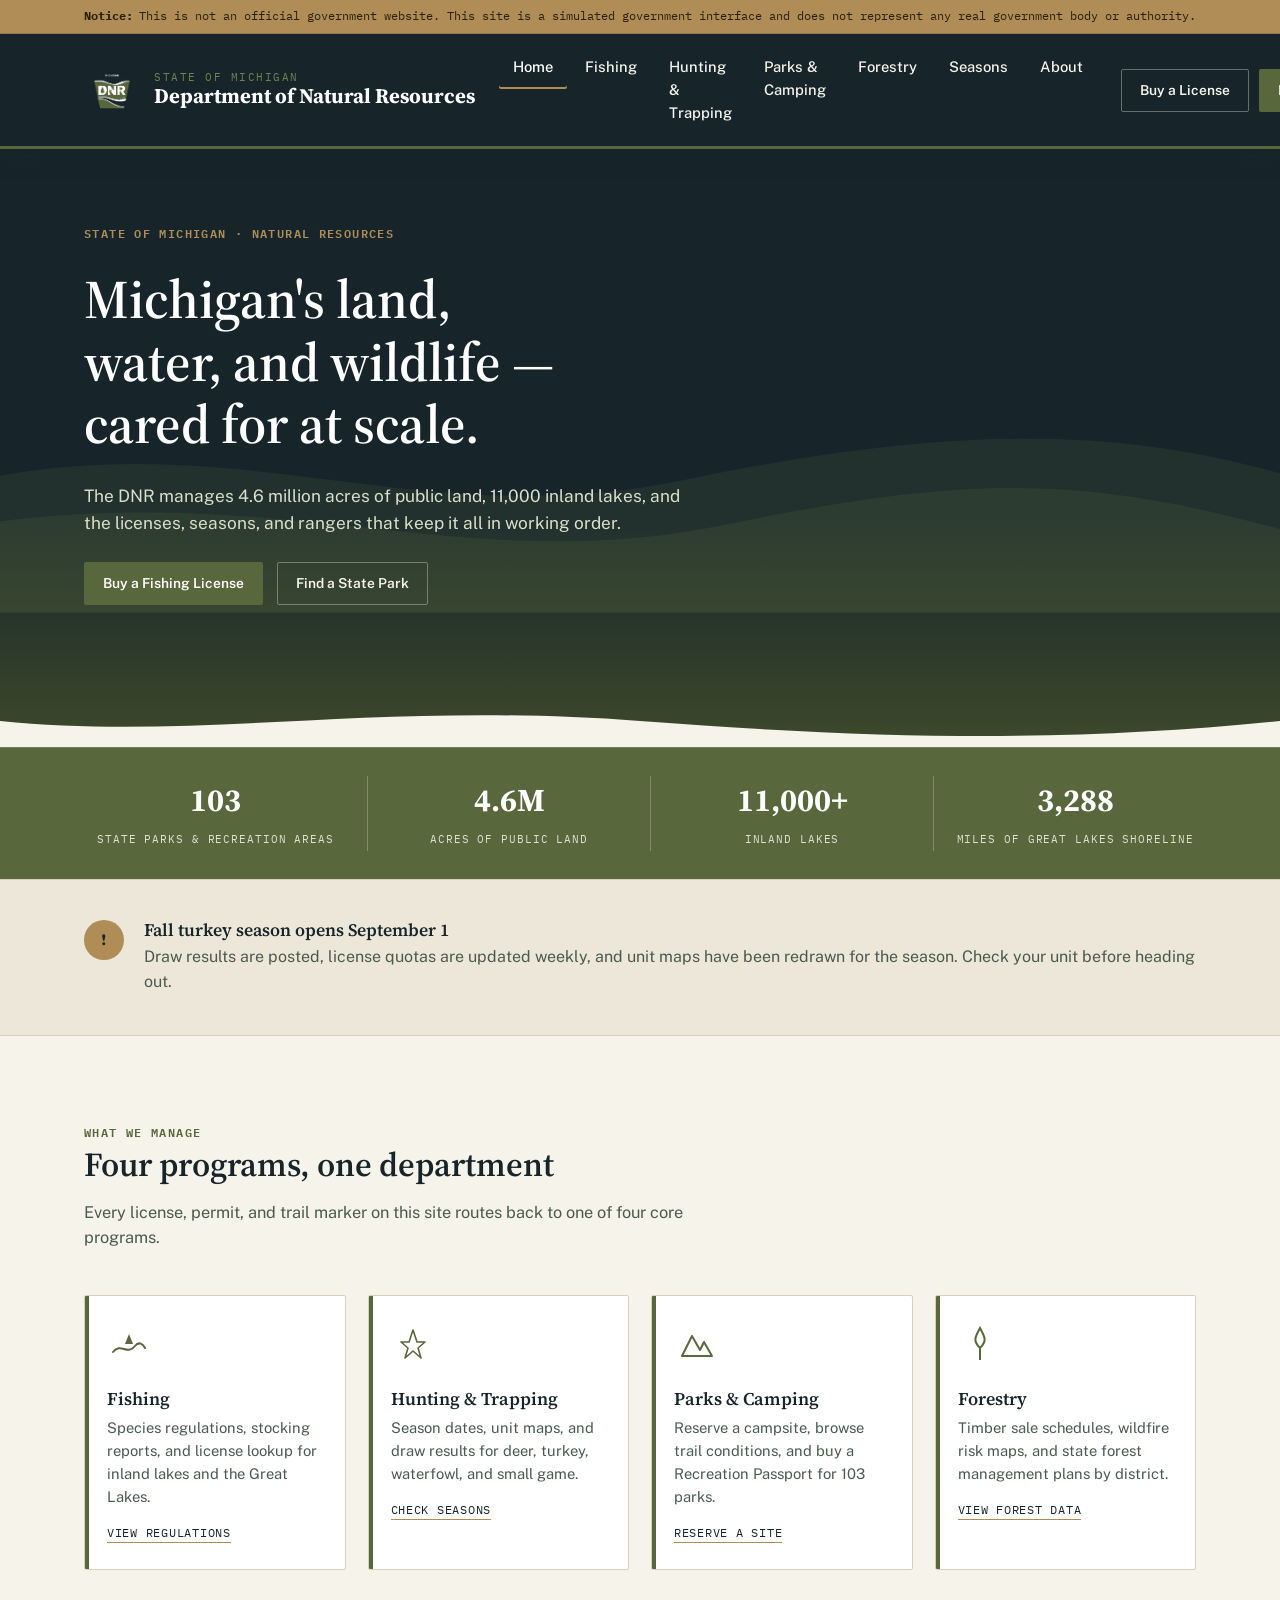
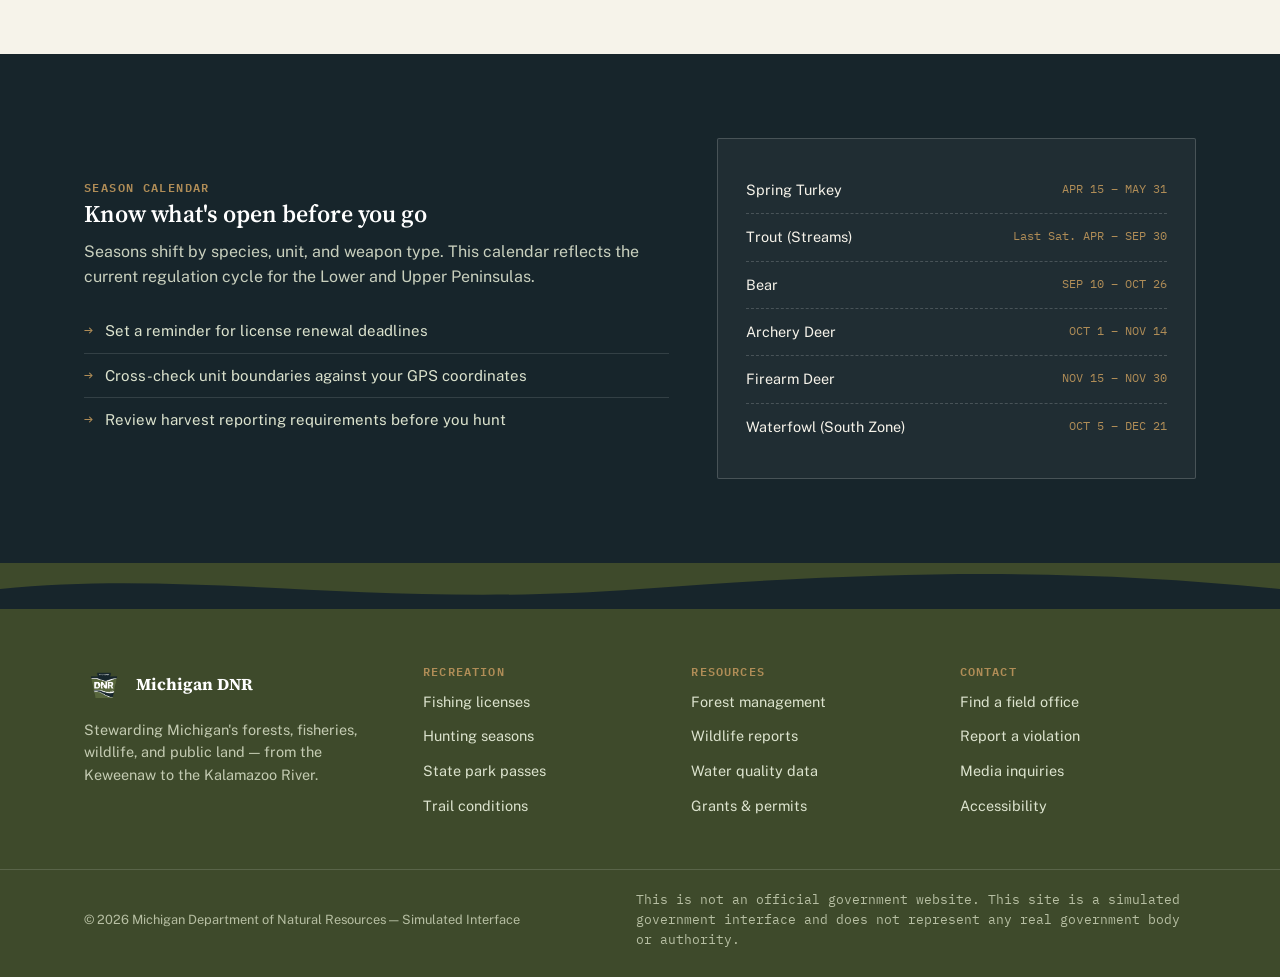
==== index.html @ 40532cdc "1" ====
<!DOCTYPE html>
<html lang="en">
<head>
<meta charset="UTF-8">
<meta name="viewport" content="width=device-width, initial-scale=1.0">
<title>Michigan DNR — Department of Natural Resources</title>
<meta name="description" content="Simulated Michigan Department of Natural Resources interface — fishing, hunting, state parks, and forestry.">
<link rel="icon" type="image/png" href="/images/favicon.png">
<link rel="stylesheet" href="shared.css">
<link rel="preconnect" href="https://fonts.googleapis.com">
<link href="https://fonts.googleapis.com/css2?family=Source+Serif+4:wght@600;700&family=Public+Sans:wght@400;500;600&family=IBM+Plex+Mono:wght@500;600&display=swap" rel="stylesheet">
</head>
<body>

<!-- Banner + sticky nav are injected here -->
<div id="header-include"></div>

<main>

  <!-- ============ HERO ============ -->
  <section class="hero">
    <svg class="hero-ripples" viewBox="0 0 1160 420" preserveAspectRatio="none" aria-hidden="true">
      <path d="M-20 300 C 220 250, 380 350, 620 300 S 1020 250, 1180 300 L1180 420 L-20 420 Z" fill="#58673C" opacity="0.35"/>
      <path d="M-20 340 C 260 300, 420 390, 660 340 S 1000 300, 1180 350 L1180 420 L-20 420 Z" fill="#58673C" opacity="0.55"/>
    </svg>
    <div class="hero-inner">
      <span class="eyebrow">State of Michigan &middot; Natural Resources</span>
      <h1>Michigan's land, water, and wildlife — cared for at scale.</h1>
      <p class="lede">The DNR manages 4.6 million acres of public land, 11,000 inland lakes, and the licenses, seasons, and rangers that keep it all in working order.</p>
      <div class="hero-actions">
        <a href="#" class="btn btn-primary">Buy a Fishing License</a>
        <a href="#programs" class="btn btn-ghost">Find a State Park</a>
      </div>
    </div>
    <div class="wave-divider">
      <svg viewBox="0 0 1160 46" preserveAspectRatio="none" aria-hidden="true">
        <path d="M0 20 C 180 40, 340 0, 580 20 S 980 40, 1160 20 L1160 46 L0 46 Z" fill="#F6F3EA"/>
      </svg>
    </div>
  </section>

  <!-- ============ STAT STRIP ============ -->
  <section class="stat-strip">
    <div class="container">
      <div class="stat">
        <span class="num">103</span>
        <span class="label">State Parks &amp; Recreation Areas</span>
      </div>
      <div class="stat">
        <span class="num">4.6M</span>
        <span class="label">Acres of Public Land</span>
      </div>
      <div class="stat">
        <span class="num">11,000+</span>
        <span class="label">Inland Lakes</span>
      </div>
      <div class="stat">
        <span class="num">3,288</span>
        <span class="label">Miles of Great Lakes Shoreline</span>
      </div>
    </div>
  </section>

  <!-- ============ NOTICE BAND ============ -->
  <section class="notice-band">
    <div class="container">
      <div class="icon-dot">!</div>
      <div>
        <h3>Fall turkey season opens September 1</h3>
        <p>Draw results are posted, license quotas are updated weekly, and unit maps have been redrawn for the season. Check your unit before heading out.</p>
      </div>
    </div>
  </section>

  <!-- ============ PROGRAMS ============ -->
  <section class="section" id="programs">
    <div class="container">
      <div class="section-head">
        <span class="eyebrow">What we manage</span>
        <h2>Four programs, one department</h2>
        <p>Every license, permit, and trail marker on this site routes back to one of four core programs.</p>
      </div>

      <div class="card-grid">
        <article class="card">
          <svg class="icon" viewBox="0 0 44 44" fill="none" xmlns="http://www.w3.org/2000/svg">
            <path d="M6 30 C 14 20, 20 34, 28 24 C 32 19, 36 22, 38 26" stroke="currentColor" stroke-width="2" stroke-linecap="round"/>
            <path d="M22 12 L26 22 L18 22 Z" fill="currentColor"/>
          </svg>
          <h3>Fishing</h3>
          <p>Species regulations, stocking reports, and license lookup for inland lakes and the Great Lakes.</p>
          <a href="#" class="card-link">View regulations</a>
        </article>

        <article class="card">
          <svg class="icon" viewBox="0 0 44 44" fill="none" xmlns="http://www.w3.org/2000/svg">
            <path d="M22 8 L26 20 L34 20 L27 26 L30 36 L22 29 L14 36 L17 26 L10 20 L18 20 Z" stroke="currentColor" stroke-width="1.6" stroke-linejoin="round"/>
          </svg>
          <h3>Hunting &amp; Trapping</h3>
          <p>Season dates, unit maps, and draw results for deer, turkey, waterfowl, and small game.</p>
          <a href="#" class="card-link">Check seasons</a>
        </article>

        <article class="card">
          <svg class="icon" viewBox="0 0 44 44" fill="none" xmlns="http://www.w3.org/2000/svg">
            <path d="M8 34 L18 14 L26 28 L30 20 L38 34 Z" stroke="currentColor" stroke-width="2" stroke-linejoin="round" fill="none"/>
          </svg>
          <h3>Parks &amp; Camping</h3>
          <p>Reserve a campsite, browse trail conditions, and buy a Recreation Passport for 103 parks.</p>
          <a href="#" class="card-link">Reserve a site</a>
        </article>

        <article class="card">
          <svg class="icon" viewBox="0 0 44 44" fill="none" xmlns="http://www.w3.org/2000/svg">
            <path d="M22 6 C 26 14, 30 18, 22 26 C 14 18, 18 14, 22 6 Z" stroke="currentColor" stroke-width="2"/>
            <line x1="22" y1="26" x2="22" y2="38" stroke="currentColor" stroke-width="2"/>
          </svg>
          <h3>Forestry</h3>
          <p>Timber sale schedules, wildfire risk maps, and state forest management plans by district.</p>
          <a href="#" class="card-link">View forest data</a>
        </article>
      </div>
    </div>
  </section>

  <!-- ============ FEATURE / SEASONS ============ -->
  <section class="feature" id="seasons">
    <div class="container">
      <div>
        <span class="eyebrow" style="color:#B08D57;">Season calendar</span>
        <h2>Know what's open before you go</h2>
        <p>Seasons shift by species, unit, and weapon type. This calendar reflects the current regulation cycle for the Lower and Upper Peninsulas.</p>
        <ul class="feature-list">
          <li><span class="tick">&rarr;</span> Set a reminder for license renewal deadlines</li>
          <li><span class="tick">&rarr;</span> Cross-check unit boundaries against your GPS coordinates</li>
          <li><span class="tick">&rarr;</span> Review harvest reporting requirements before you hunt</li>
        </ul>
      </div>
      <div class="feature-visual">
        <div class="season"><span>Spring Turkey</span><span class="sp">APR 15 – MAY 31</span></div>
        <div class="season"><span>Trout (Streams)</span><span class="sp">Last Sat. APR – SEP 30</span></div>
        <div class="season"><span>Bear</span><span class="sp">SEP 10 – OCT 26</span></div>
        <div class="season"><span>Archery Deer</span><span class="sp">OCT 1 – NOV 14</span></div>
        <div class="season"><span>Firearm Deer</span><span class="sp">NOV 15 – NOV 30</span></div>
        <div class="season"><span>Waterfowl (South Zone)</span><span class="sp">OCT 5 – DEC 21</span></div>
      </div>
    </div>
    <div class="wave-divider wave-flip">
      <svg viewBox="0 0 1160 46" preserveAspectRatio="none" aria-hidden="true">
        <path d="M0 20 C 180 40, 340 0, 580 20 S 980 40, 1160 20 L1160 46 L0 46 Z" fill="#3E4A2B"/>
      </svg>
    </div>
  </section>

</main>

<!-- Footer is injected here -->
<div id="footer-include"></div>

<script src="includes.js"></script>
</body>
</html>
---- shared.css ----
/* =========================================================
   Michigan DNR — shared.css
   Design tokens derived from the DNR keystone mark:
   navy #17252B, olive #58673C, paper #F6F3EA
   ========================================================= */

:root{
  --navy: #17252B;
  --navy-light: #24363E;
  --olive: #58673C;
  --olive-light: #71824F;
  --olive-dark: #3E4A2B;
  --paper: #F6F3EA;
  --paper-dim: #ECE7D8;
  --cream-line: #D8D0B8;
  --white: #FFFFFF;
  --gold: #B08D57;
  --ink: #1D2A22;
  --ink-soft: #4B5A4F;

  --font-display: "Source Serif 4", "Iowan Old Style", Georgia, serif;
  --font-body: "Public Sans", "Segoe UI", system-ui, -apple-system, sans-serif;
  --font-mono: "IBM Plex Mono", "Courier New", monospace;

  --banner-h: 34px;
  --header-h: 84px;
  --radius: 2px;
  --shadow: 0 8px 24px rgba(23, 37, 43, 0.16);
}

@font-face-fallback{}

*, *::before, *::after{ box-sizing: border-box; }

html{ scroll-behavior: smooth; }

body{
  margin: 0;
  font-family: var(--font-body);
  background: var(--paper);
  color: var(--ink);
  line-height: 1.55;
  -webkit-font-smoothing: antialiased;
}

img{ max-width: 100%; display: block; }
a{ color: inherit; }

.container{
  max-width: 1160px;
  margin: 0 auto;
  padding: 0 24px;
}

h1, h2, h3, h4{
  font-family: var(--font-display);
  color: var(--navy);
  margin: 0 0 0.5em;
  line-height: 1.15;
  font-weight: 600;
}

p{ margin: 0 0 1em; }

.eyebrow{
  font-family: var(--font-mono);
  letter-spacing: 0.12em;
  text-transform: uppercase;
  font-size: 0.72rem;
  color: var(--olive);
  font-weight: 600;
}

/* =========================================================
   Sim-gov banner (sticky, sits above header)
   ========================================================= */
.sim-banner{
  position: sticky;
  top: 0;
  z-index: 500;
  background: var(--gold);
  color: #2A2005;
  font-family: var(--font-mono);
  font-size: 0.76rem;
  text-align: center;
  padding: 7px 16px;
  min-height: var(--banner-h);
  display: flex;
  align-items: center;
  justify-content: center;
  border-bottom: 1px solid rgba(0,0,0,0.15);
}
.sim-banner strong{ font-weight: 700; margin-right: 6px; }

/* =========================================================
   Header / nav (sticky, stacks under banner via JS-set top)
   ========================================================= */
.site-header{
  position: sticky;
  z-index: 490;
  top: var(--banner-h); /* overridden by includes.js to actual banner height */
  background: var(--navy);
  border-bottom: 3px solid var(--olive);
  box-shadow: var(--shadow);
}

.header-inner{
  display: flex;
  align-items: center;
  justify-content: space-between;
  gap: 24px;
  padding: 12px 24px;
  max-width: 1160px;
  margin: 0 auto;
  min-height: var(--header-h);
}

.brand{
  display: flex;
  align-items: center;
  gap: 14px;
  text-decoration: none;
  color: var(--white);
  flex-shrink: 0;
}
.brand img{
  height: 56px;
  width: 56px;
}
.brand-text{ display: flex; flex-direction: column; line-height: 1.2; }
.brand-text .state{
  font-family: var(--font-mono);
  font-size: 0.68rem;
  letter-spacing: 0.14em;
  text-transform: uppercase;
  color: var(--olive-light);
}
.brand-text .dept{
  font-family: var(--font-display);
  font-weight: 700;
  font-size: 1.3rem;
  color: var(--white);
}

.main-nav{ display: flex; }
.main-nav ul{
  list-style: none;
  display: flex;
  gap: 4px;
  margin: 0;
  padding: 0;
}
.main-nav a{
  display: inline-block;
  text-decoration: none;
  color: var(--paper);
  font-size: 0.92rem;
  font-weight: 500;
  padding: 10px 14px;
  border-radius: var(--radius);
  transition: background 0.15s ease, color 0.15s ease;
}
.main-nav a:hover,
.main-nav a:focus-visible{
  background: var(--olive);
  color: var(--white);
  outline: none;
}
.main-nav a.current{
  color: var(--white);
  box-shadow: inset 0 -2px 0 var(--gold);
}

.header-actions{
  display: flex;
  align-items: center;
  gap: 10px;
  flex-shrink: 0;
}
.btn{
  font-family: var(--font-body);
  font-weight: 600;
  font-size: 0.86rem;
  padding: 10px 18px;
  border-radius: var(--radius);
  border: 1px solid transparent;
  cursor: pointer;
  text-decoration: none;
  display: inline-flex;
  align-items: center;
  gap: 8px;
  transition: transform 0.12s ease, background 0.15s ease, border-color 0.15s ease;
}
.btn:active{ transform: translateY(1px); }
.btn-primary{
  background: var(--olive);
  color: var(--white);
}
.btn-primary:hover{ background: var(--olive-light); }
.btn-ghost{
  background: transparent;
  color: var(--paper);
  border-color: rgba(246,243,234,0.35);
}
.btn-ghost:hover{ border-color: var(--white); color: var(--white); }

.nav-toggle{
  display: none;
  background: none;
  border: 1px solid rgba(246,243,234,0.4);
  border-radius: var(--radius);
  width: 42px;
  height: 42px;
  color: var(--paper);
  cursor: pointer;
  align-items: center;
  justify-content: center;
}

/* =========================================================
   Wave divider — signature motif, echoes the DNR mark
   ========================================================= */
.wave-divider{
  display: block;
  width: 100%;
  height: 46px;
  line-height: 0;
}
.wave-divider svg{ width: 100%; height: 100%; }
.wave-flip{ transform: scaleY(-1); }

/* =========================================================
   Hero
   ========================================================= */
.hero{
  background:
    linear-gradient(180deg, var(--navy) 0%, var(--navy) 62%, var(--olive-dark) 100%);
  color: var(--paper);
  position: relative;
  overflow: hidden;
}
.hero-inner{
  max-width: 1160px;
  margin: 0 auto;
  padding: 72px 24px 96px;
  position: relative;
  z-index: 2;
}
.hero .eyebrow{ color: var(--gold); }
.hero h1{
  color: var(--white);
  font-size: clamp(2.2rem, 4.4vw, 3.4rem);
  max-width: 18ch;
  margin-top: 0.4em;
}
.hero p.lede{
  max-width: 56ch;
  font-size: 1.08rem;
  color: #D9DFC9;
}
.hero-actions{
  display: flex;
  gap: 14px;
  margin-top: 1.6em;
  flex-wrap: wrap;
}
.hero-ripples{
  position: absolute;
  inset: 0;
  opacity: 0.5;
  z-index: 1;
  pointer-events: none;
}

/* =========================================================
   Stat strip — plaque style, references park-sign aesthetic
   ========================================================= */
.stat-strip{
  background: var(--olive);
  border-top: 1px solid rgba(255,255,255,0.14);
}
.stat-strip .container{
  display: grid;
  grid-template-columns: repeat(4, 1fr);
  padding: 28px 24px;
  gap: 20px;
}
.stat{
  text-align: center;
  color: var(--white);
  border-left: 1px solid rgba(255,255,255,0.25);
  padding-left: 20px;
}
.stat:first-child{ border-left: none; padding-left: 0; }
.stat .num{
  font-family: var(--font-display);
  font-size: 2rem;
  font-weight: 700;
  display: block;
}
.stat .label{
  font-family: var(--font-mono);
  font-size: 0.7rem;
  letter-spacing: 0.08em;
  text-transform: uppercase;
  color: #DCE3CE;
}

/* =========================================================
   Programs grid
   ========================================================= */
.section{ padding: 84px 0; }
.section-head{
  max-width: 60ch;
  margin-bottom: 44px;
}
.section-head h2{ font-size: clamp(1.6rem, 3vw, 2.1rem); }
.section-head p{ color: var(--ink-soft); font-size: 1.02rem; }

.card-grid{
  display: grid;
  grid-template-columns: repeat(4, 1fr);
  gap: 22px;
}
.card{
  background: var(--white);
  border: 1px solid var(--cream-line);
  border-radius: var(--radius);
  padding: 26px 22px 24px;
  position: relative;
  overflow: hidden;
  transition: transform 0.18s ease, box-shadow 0.18s ease;
}
.card:hover{ transform: translateY(-4px); box-shadow: var(--shadow); }
.card::before{
  content: "";
  position: absolute;
  left: 0; top: 0; bottom: 0;
  width: 4px;
  background: var(--olive);
}
.card .icon{
  width: 44px; height: 44px;
  margin-bottom: 16px;
  color: var(--olive);
}
.card h3{ font-size: 1.12rem; margin-bottom: 0.4em; }
.card p{ color: var(--ink-soft); font-size: 0.92rem; margin-bottom: 0.8em; }
.card a.card-link{
  font-family: var(--font-mono);
  font-size: 0.78rem;
  text-transform: uppercase;
  letter-spacing: 0.06em;
  color: var(--navy);
  text-decoration: none;
  border-bottom: 1px solid var(--gold);
  padding-bottom: 2px;
}
.card a.card-link:hover{ color: var(--olive); border-color: var(--olive); }

/* =========================================================
   Alert / notice band
   ========================================================= */
.notice-band{
  background: var(--paper-dim);
  border-top: 1px solid var(--cream-line);
  border-bottom: 1px solid var(--cream-line);
}
.notice-band .container{
  padding: 40px 24px;
  display: flex;
  gap: 20px;
  align-items: flex-start;
}
.notice-band .icon-dot{
  flex-shrink: 0;
  width: 40px; height: 40px;
  border-radius: 50%;
  background: var(--gold);
  color: var(--navy);
  display: flex; align-items: center; justify-content: center;
  font-family: var(--font-display);
  font-weight: 700;
}
.notice-band h3{ margin-bottom: 0.3em; font-size: 1.1rem; }
.notice-band p{ color: var(--ink-soft); margin-bottom: 0; }

/* =========================================================
   Two-column feature
   ========================================================= */
.feature{
  background: var(--navy);
  color: var(--paper);
}
.feature .container{
  display: grid;
  grid-template-columns: 1.1fr 0.9fr;
  gap: 48px;
  align-items: center;
  padding: 84px 24px;
}
.feature h2{ color: var(--white); }
.feature p{ color: #C9D0BE; }
.feature-list{ list-style: none; margin: 20px 0 0; padding: 0; }
.feature-list li{
  display: flex; gap: 12px; align-items: flex-start;
  padding: 10px 0;
  border-top: 1px solid rgba(255,255,255,0.12);
  font-size: 0.94rem;
  color: #DCE3CE;
}
.feature-list li:first-child{ border-top: none; }
.feature-list .tick{
  color: var(--gold);
  font-family: var(--font-mono);
  flex-shrink: 0;
}
.feature-visual{
  border: 1px solid rgba(255,255,255,0.18);
  border-radius: var(--radius);
  padding: 28px;
  background: rgba(255,255,255,0.04);
}
.feature-visual .season{
  display: flex; justify-content: space-between;
  padding: 12px 0;
  border-bottom: 1px dashed rgba(255,255,255,0.18);
  font-size: 0.9rem;
}
.feature-visual .season:last-child{ border-bottom: none; }
.feature-visual .season .sp{ color: var(--gold); font-family: var(--font-mono); font-size: 0.78rem; }

/* =========================================================
   Footer
   ========================================================= */
.site-footer{
  background: var(--olive-dark);
  color: #E4E8D6;
}
.footer-top{
  border-bottom: 1px solid rgba(255,255,255,0.14);
}
.footer-top .container{
  padding: 56px 24px 40px;
  display: grid;
  grid-template-columns: 1.3fr repeat(3, 1fr);
  gap: 32px;
}
.footer-brand{ display: flex; gap: 12px; align-items: center; margin-bottom: 14px; }
.footer-brand img{ height: 40px; width: 40px; }
.footer-brand span{
  font-family: var(--font-display);
  font-weight: 700;
  color: var(--white);
  font-size: 1.05rem;
}
.site-footer p{ color: #C4CBB2; font-size: 0.9rem; }
.footer-col h4{
  font-family: var(--font-mono);
  color: var(--gold);
  font-size: 0.72rem;
  letter-spacing: 0.1em;
  text-transform: uppercase;
  margin-bottom: 1em;
}
.footer-col ul{ list-style: none; margin: 0; padding: 0; }
.footer-col li{ margin-bottom: 10px; }
.footer-col a{
  text-decoration: none;
  color: #DCE3CE;
  font-size: 0.9rem;
}
.footer-col a:hover{ color: var(--white); text-decoration: underline; }
.footer-bottom{
  padding: 20px 24px 28px;
}
.footer-bottom .container{
  display: flex;
  justify-content: space-between;
  align-items: center;
  flex-wrap: wrap;
  gap: 12px;
}
.footer-bottom p{ margin: 0; font-size: 0.8rem; color: #B7BFA3; }
.footer-fine{
  font-family: var(--font-mono);
  font-size: 0.72rem;
  color: #9DA687;
  max-width: 70ch;
}

/* =========================================================
   Responsive
   ========================================================= */
@media (max-width: 980px){
  .card-grid{ grid-template-columns: repeat(2, 1fr); }
  .feature .container{ grid-template-columns: 1fr; }
  .stat-strip .container{ grid-template-columns: repeat(2, 1fr); row-gap: 24px; }
  .footer-top .container{ grid-template-columns: 1fr 1fr; }
}

@media (max-width: 760px){
  .main-nav{
    position: fixed;
    top: calc(var(--banner-h) + var(--header-h));
    left: 0; right: 0;
    background: var(--navy);
    flex-direction: column;
    max-height: 0;
    overflow: hidden;
    transition: max-height 0.25s ease;
    border-bottom: 3px solid var(--olive);
    z-index: 480;
  }
  .main-nav.open{ max-height: 420px; }
  .main-nav ul{ flex-direction: column; padding: 8px 20px 18px; gap: 0; }
  .main-nav a{ padding: 13px 6px; border-bottom: 1px solid rgba(255,255,255,0.08); }
  .nav-toggle{ display: flex; }
  .header-actions .btn-ghost{ display: none; }
  .card-grid{ grid-template-columns: 1fr; }
  .footer-top .container{ grid-template-columns: 1fr; }
}

@media (prefers-reduced-motion: reduce){
  html{ scroll-behavior: auto; }
  *{ transition: none !important; animation: none !important; }
}

:focus-visible{
  outline: 2px solid var(--gold);
  outline-offset: 2px;
}
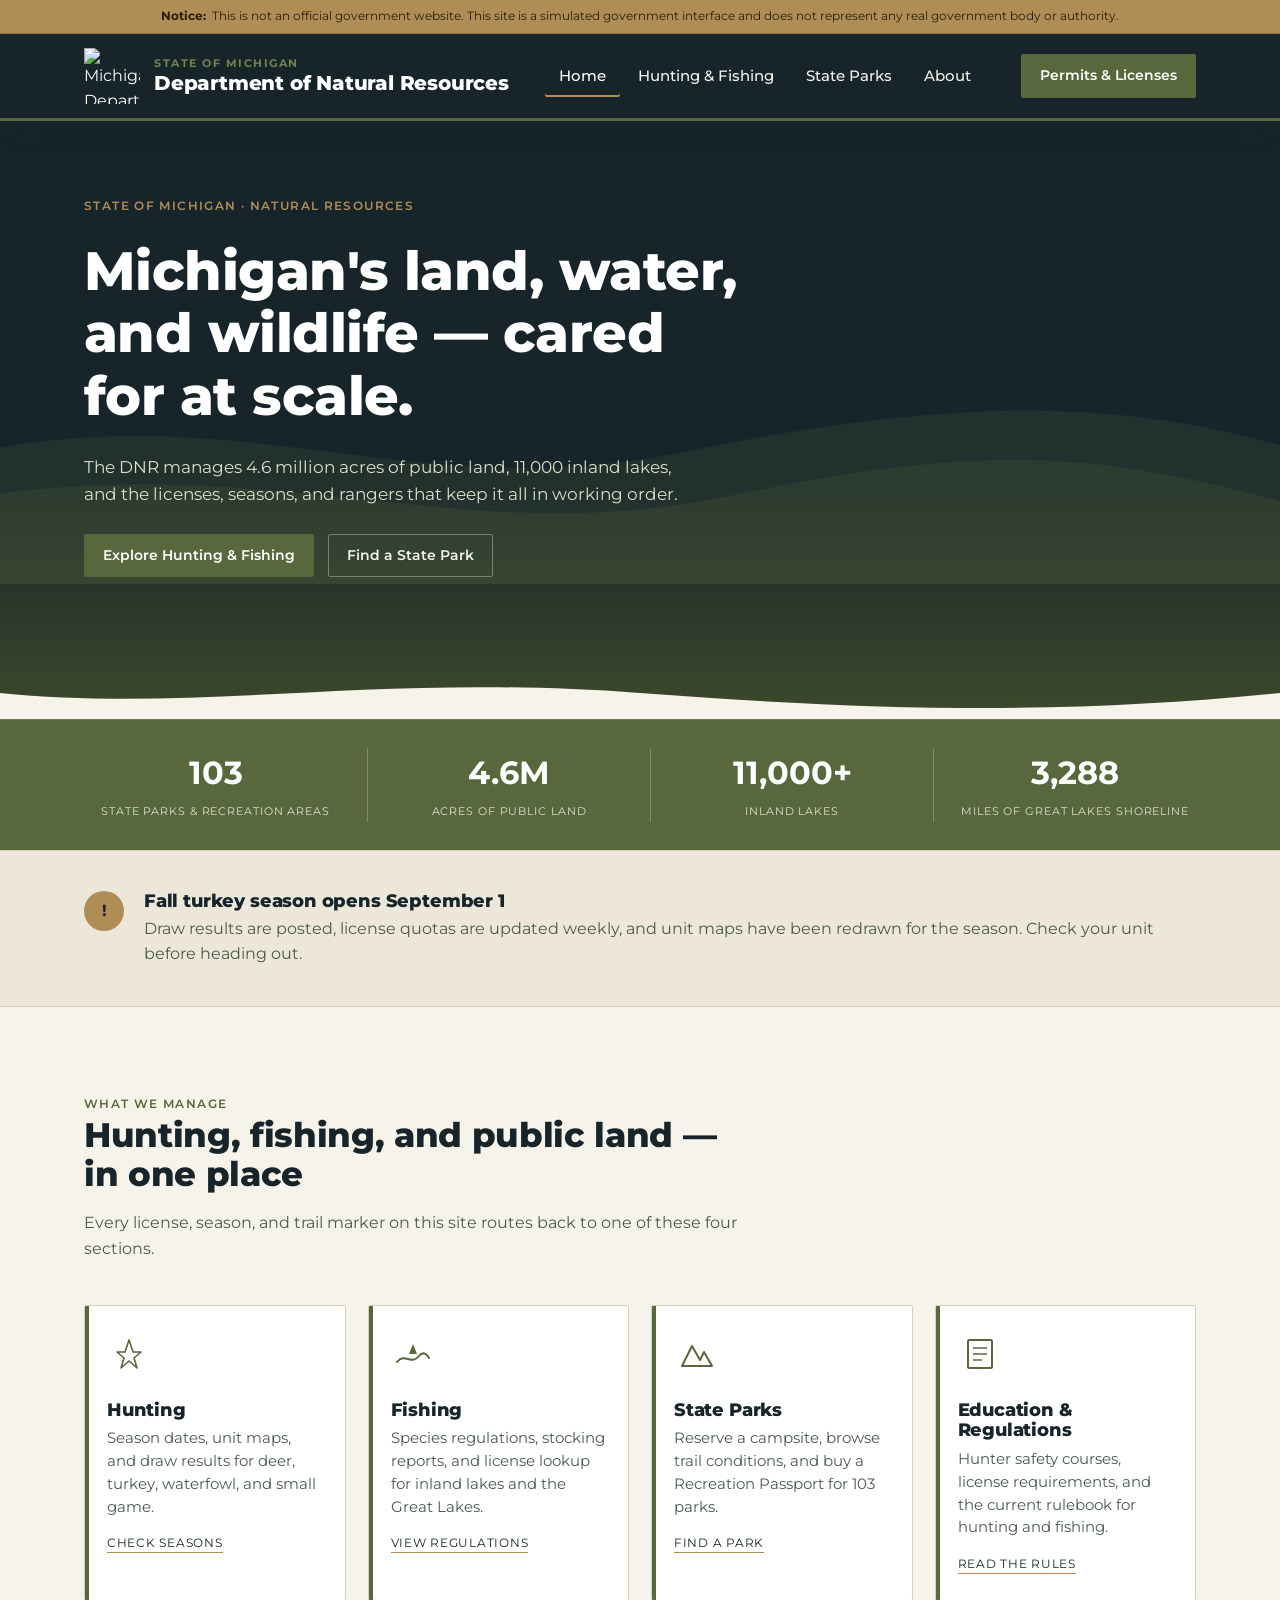
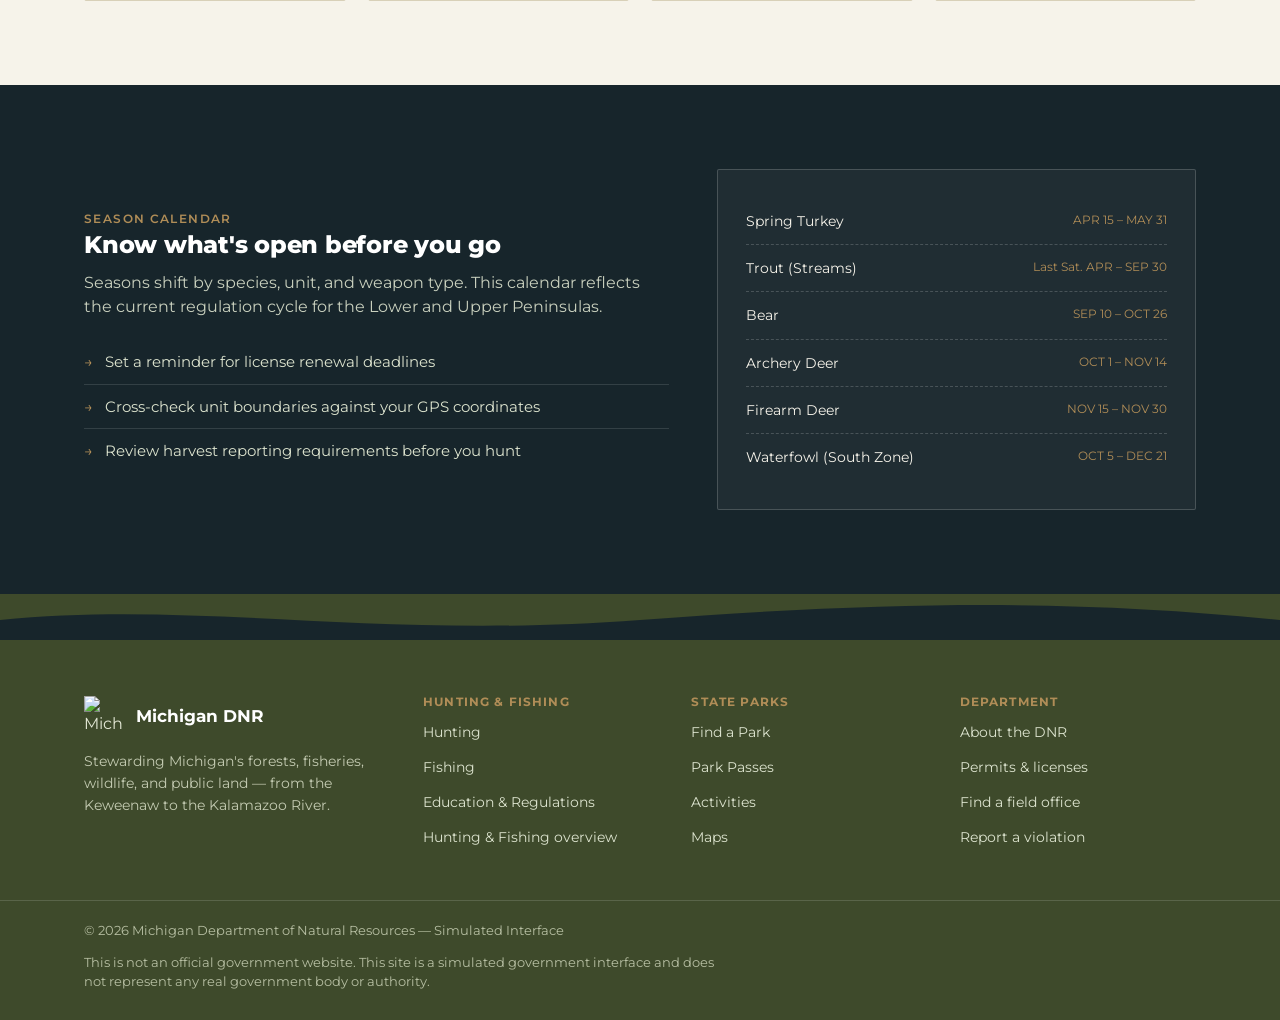
==== commit 1c2e2a7b: "1" ====
--- a/index.html
+++ b/index.html
@@ -5,10 +5,10 @@
 <meta name="viewport" content="width=device-width, initial-scale=1.0">
 <title>Michigan DNR — Department of Natural Resources</title>
 <meta name="description" content="Simulated Michigan Department of Natural Resources interface — fishing, hunting, state parks, and forestry.">
-<link rel="icon" type="image/png" href="/images/favicon.png">
+<link rel="icon" type="image/png" href="/dnr/images/favicon.png">
 <link rel="stylesheet" href="shared.css">
 <link rel="preconnect" href="https://fonts.googleapis.com">
-<link href="https://fonts.googleapis.com/css2?family=Source+Serif+4:wght@600;700&family=Public+Sans:wght@400;500;600&family=IBM+Plex+Mono:wght@500;600&display=swap" rel="stylesheet">
+<link href="https://fonts.googleapis.com/css2?family=Montserrat:wght@400;500;600;700;800&display=swap" rel="stylesheet">
 </head>
 <body>
 
@@ -28,8 +28,8 @@
       <h1>Michigan's land, water, and wildlife — cared for at scale.</h1>
       <p class="lede">The DNR manages 4.6 million acres of public land, 11,000 inland lakes, and the licenses, seasons, and rangers that keep it all in working order.</p>
       <div class="hero-actions">
-        <a href="#" class="btn btn-primary">Buy a Fishing License</a>
-        <a href="#programs" class="btn btn-ghost">Find a State Park</a>
+        <a href="/dnr/hunting-fishing/" class="btn btn-primary">Explore Hunting &amp; Fishing</a>
+        <a href="/dnr/state-parks/#find" class="btn btn-ghost">Find a State Park</a>
       </div>
     </div>
     <div class="wave-divider">
@@ -77,11 +77,20 @@
     <div class="container">
       <div class="section-head">
         <span class="eyebrow">What we manage</span>
-        <h2>Four programs, one department</h2>
-        <p>Every license, permit, and trail marker on this site routes back to one of four core programs.</p>
+        <h2>Hunting, fishing, and public land — in one place</h2>
+        <p>Every license, season, and trail marker on this site routes back to one of these four sections.</p>
       </div>
 
       <div class="card-grid">
+        <article class="card">
+          <svg class="icon" viewBox="0 0 44 44" fill="none" xmlns="http://www.w3.org/2000/svg">
+            <path d="M22 8 L26 20 L34 20 L27 26 L30 36 L22 29 L14 36 L17 26 L10 20 L18 20 Z" stroke="currentColor" stroke-width="1.6" stroke-linejoin="round"/>
+          </svg>
+          <h3>Hunting</h3>
+          <p>Season dates, unit maps, and draw results for deer, turkey, waterfowl, and small game.</p>
+          <a href="/dnr/hunting/" class="card-link">Check seasons</a>
+        </article>
+
         <article class="card">
           <svg class="icon" viewBox="0 0 44 44" fill="none" xmlns="http://www.w3.org/2000/svg">
             <path d="M6 30 C 14 20, 20 34, 28 24 C 32 19, 36 22, 38 26" stroke="currentColor" stroke-width="2" stroke-linecap="round"/>
@@ -89,35 +98,28 @@
           </svg>
           <h3>Fishing</h3>
           <p>Species regulations, stocking reports, and license lookup for inland lakes and the Great Lakes.</p>
-          <a href="#" class="card-link">View regulations</a>
-        </article>
-
-        <article class="card">
-          <svg class="icon" viewBox="0 0 44 44" fill="none" xmlns="http://www.w3.org/2000/svg">
-            <path d="M22 8 L26 20 L34 20 L27 26 L30 36 L22 29 L14 36 L17 26 L10 20 L18 20 Z" stroke="currentColor" stroke-width="1.6" stroke-linejoin="round"/>
-          </svg>
-          <h3>Hunting &amp; Trapping</h3>
-          <p>Season dates, unit maps, and draw results for deer, turkey, waterfowl, and small game.</p>
-          <a href="#" class="card-link">Check seasons</a>
+          <a href="/dnr/fishing/" class="card-link">View regulations</a>
         </article>
 
         <article class="card">
           <svg class="icon" viewBox="0 0 44 44" fill="none" xmlns="http://www.w3.org/2000/svg">
             <path d="M8 34 L18 14 L26 28 L30 20 L38 34 Z" stroke="currentColor" stroke-width="2" stroke-linejoin="round" fill="none"/>
           </svg>
-          <h3>Parks &amp; Camping</h3>
+          <h3>State Parks</h3>
           <p>Reserve a campsite, browse trail conditions, and buy a Recreation Passport for 103 parks.</p>
-          <a href="#" class="card-link">Reserve a site</a>
+          <a href="/dnr/state-parks/" class="card-link">Find a park</a>
         </article>
 
         <article class="card">
           <svg class="icon" viewBox="0 0 44 44" fill="none" xmlns="http://www.w3.org/2000/svg">
-            <path d="M22 6 C 26 14, 30 18, 22 26 C 14 18, 18 14, 22 6 Z" stroke="currentColor" stroke-width="2"/>
-            <line x1="22" y1="26" x2="22" y2="38" stroke="currentColor" stroke-width="2"/>
+            <rect x="10" y="8" width="24" height="28" rx="1.5" stroke="currentColor" stroke-width="2"/>
+            <line x1="15" y1="16" x2="29" y2="16" stroke="currentColor" stroke-width="1.6"/>
+            <line x1="15" y1="22" x2="29" y2="22" stroke="currentColor" stroke-width="1.6"/>
+            <line x1="15" y1="28" x2="24" y2="28" stroke="currentColor" stroke-width="1.6"/>
           </svg>
-          <h3>Forestry</h3>
-          <p>Timber sale schedules, wildfire risk maps, and state forest management plans by district.</p>
-          <a href="#" class="card-link">View forest data</a>
+          <h3>Education &amp; Regulations</h3>
+          <p>Hunter safety courses, license requirements, and the current rulebook for hunting and fishing.</p>
+          <a href="/dnr/hunting-fishing/ed-regulations/" class="card-link">Read the rules</a>
         </article>
       </div>
     </div>
--- a/shared.css
+++ b/shared.css
@@ -18,9 +18,9 @@
   --ink: #1D2A22;
   --ink-soft: #4B5A4F;
 
-  --font-display: "Source Serif 4", "Iowan Old Style", Georgia, serif;
-  --font-body: "Public Sans", "Segoe UI", system-ui, -apple-system, sans-serif;
-  --font-mono: "IBM Plex Mono", "Courier New", monospace;
+  --font-display: "Montserrat", "Segoe UI", system-ui, -apple-system, sans-serif;
+  --font-body: "Montserrat", "Segoe UI", system-ui, -apple-system, sans-serif;
+  --font-label: "Montserrat", "Segoe UI", system-ui, -apple-system, sans-serif;
 
   --banner-h: 34px;
   --header-h: 84px;
@@ -57,13 +57,14 @@
   color: var(--navy);
   margin: 0 0 0.5em;
   line-height: 1.15;
-  font-weight: 600;
+  font-weight: 800;
+  letter-spacing: -0.01em;
 }
 
 p{ margin: 0 0 1em; }
 
 .eyebrow{
-  font-family: var(--font-mono);
+  font-family: var(--font-label);
   letter-spacing: 0.12em;
   text-transform: uppercase;
   font-size: 0.72rem;
@@ -80,7 +81,7 @@
   z-index: 500;
   background: var(--gold);
   color: #2A2005;
-  font-family: var(--font-mono);
+  font-family: var(--font-label);
   font-size: 0.76rem;
   text-align: center;
   padding: 7px 16px;
@@ -129,16 +130,18 @@
 }
 .brand-text{ display: flex; flex-direction: column; line-height: 1.2; }
 .brand-text .state{
-  font-family: var(--font-mono);
+  font-family: var(--font-label);
   font-size: 0.68rem;
+  font-weight: 700;
   letter-spacing: 0.14em;
   text-transform: uppercase;
   color: var(--olive-light);
 }
 .brand-text .dept{
   font-family: var(--font-display);
-  font-weight: 700;
-  font-size: 1.3rem;
+  font-weight: 800;
+  font-size: 1.25rem;
+  letter-spacing: -0.01em;
   color: var(--white);
 }
 
@@ -171,6 +174,70 @@
   box-shadow: inset 0 -2px 0 var(--gold);
 }
 
+/* Dropdown items (Hunting & Fishing / State Parks) */
+.has-dropdown{ position: relative; }
+.nav-item-row{
+  display: flex;
+  align-items: center;
+}
+.dropdown-toggle{
+  display: none;
+  background: none;
+  border: none;
+  color: var(--paper);
+  cursor: pointer;
+  padding: 10px 8px;
+  margin-left: -6px;
+  border-radius: var(--radius);
+}
+.dropdown-caret{ transition: transform 0.15s ease; }
+.has-dropdown.open .dropdown-caret{ transform: rotate(180deg); }
+
+.dropdown-menu{
+  list-style: none;
+  margin: 0;
+  padding: 8px;
+  position: absolute;
+  top: 100%;
+  left: 0;
+  min-width: 240px;
+  background: var(--navy-light);
+  border: 1px solid rgba(255,255,255,0.12);
+  border-top: 2px solid var(--olive);
+  box-shadow: var(--shadow);
+  border-radius: var(--radius);
+  opacity: 0;
+  pointer-events: none;
+  transform: translateY(-6px);
+  transition: opacity 0.15s ease, transform 0.15s ease;
+  z-index: 600;
+}
+.dropdown-menu a{
+  display: block;
+  padding: 10px 12px;
+  font-size: 0.88rem;
+  font-weight: 500;
+  border-radius: var(--radius);
+  color: var(--paper);
+  text-decoration: none;
+}
+.dropdown-menu a:hover,
+.dropdown-menu a:focus-visible{
+  background: var(--olive);
+  color: var(--white);
+  outline: none;
+}
+
+@media (min-width: 761px){
+  .has-dropdown:hover .dropdown-menu,
+  .has-dropdown:focus-within .dropdown-menu,
+  .has-dropdown.open .dropdown-menu{
+    opacity: 1;
+    pointer-events: auto;
+    transform: translateY(0);
+  }
+}
+
 .header-actions{
   display: flex;
   align-items: center;
@@ -299,7 +366,7 @@
   display: block;
 }
 .stat .label{
-  font-family: var(--font-mono);
+  font-family: var(--font-label);
   font-size: 0.7rem;
   letter-spacing: 0.08em;
   text-transform: uppercase;
@@ -347,7 +414,7 @@
 .card h3{ font-size: 1.12rem; margin-bottom: 0.4em; }
 .card p{ color: var(--ink-soft); font-size: 0.92rem; margin-bottom: 0.8em; }
 .card a.card-link{
-  font-family: var(--font-mono);
+  font-family: var(--font-label);
   font-size: 0.78rem;
   text-transform: uppercase;
   letter-spacing: 0.06em;
@@ -412,7 +479,7 @@
 .feature-list li:first-child{ border-top: none; }
 .feature-list .tick{
   color: var(--gold);
-  font-family: var(--font-mono);
+  font-family: var(--font-label);
   flex-shrink: 0;
 }
 .feature-visual{
@@ -428,7 +495,7 @@
   font-size: 0.9rem;
 }
 .feature-visual .season:last-child{ border-bottom: none; }
-.feature-visual .season .sp{ color: var(--gold); font-family: var(--font-mono); font-size: 0.78rem; }
+.feature-visual .season .sp{ color: var(--gold); font-family: var(--font-label); font-size: 0.78rem; }
 
 /* =========================================================
    Footer
@@ -456,7 +523,8 @@
 }
 .site-footer p{ color: #C4CBB2; font-size: 0.9rem; }
 .footer-col h4{
-  font-family: var(--font-mono);
+  font-family: var(--font-label);
+  font-weight: 700;
   color: var(--gold);
   font-size: 0.72rem;
   letter-spacing: 0.1em;
@@ -483,7 +551,7 @@
 }
 .footer-bottom p{ margin: 0; font-size: 0.8rem; color: #B7BFA3; }
 .footer-fine{
-  font-family: var(--font-mono);
+  font-family: var(--font-label);
   font-size: 0.72rem;
   color: #9DA687;
   max-width: 70ch;
@@ -512,11 +580,38 @@
     border-bottom: 3px solid var(--olive);
     z-index: 480;
   }
-  .main-nav.open{ max-height: 420px; }
+  .main-nav.open{ max-height: 640px; overflow-y: auto; }
   .main-nav ul{ flex-direction: column; padding: 8px 20px 18px; gap: 0; }
-  .main-nav a{ padding: 13px 6px; border-bottom: 1px solid rgba(255,255,255,0.08); }
+  .main-nav a{ padding: 13px 6px; border-bottom: 1px solid rgba(255,255,255,0.08); flex: 1; }
   .nav-toggle{ display: flex; }
-  .header-actions .btn-ghost{ display: none; }
+
+  .nav-item-row{
+    justify-content: space-between;
+    border-bottom: 1px solid rgba(255,255,255,0.08);
+  }
+  .nav-item-row a{ border-bottom: none; }
+  .dropdown-toggle{ display: flex; align-items: center; justify-content: center; }
+
+  .dropdown-menu{
+    position: static;
+    opacity: 1;
+    pointer-events: auto;
+    transform: none;
+    background: rgba(0,0,0,0.18);
+    border: none;
+    box-shadow: none;
+    border-radius: 0;
+    padding: 0;
+    max-height: 0;
+    overflow: hidden;
+    transition: max-height 0.2s ease;
+  }
+  .has-dropdown.open .dropdown-menu{
+    max-height: 260px;
+    padding: 4px 0 8px 18px;
+  }
+  .dropdown-menu a{ padding: 11px 6px; font-size: 0.88rem; }
+
   .card-grid{ grid-template-columns: 1fr; }
   .footer-top .container{ grid-template-columns: 1fr; }
 }
